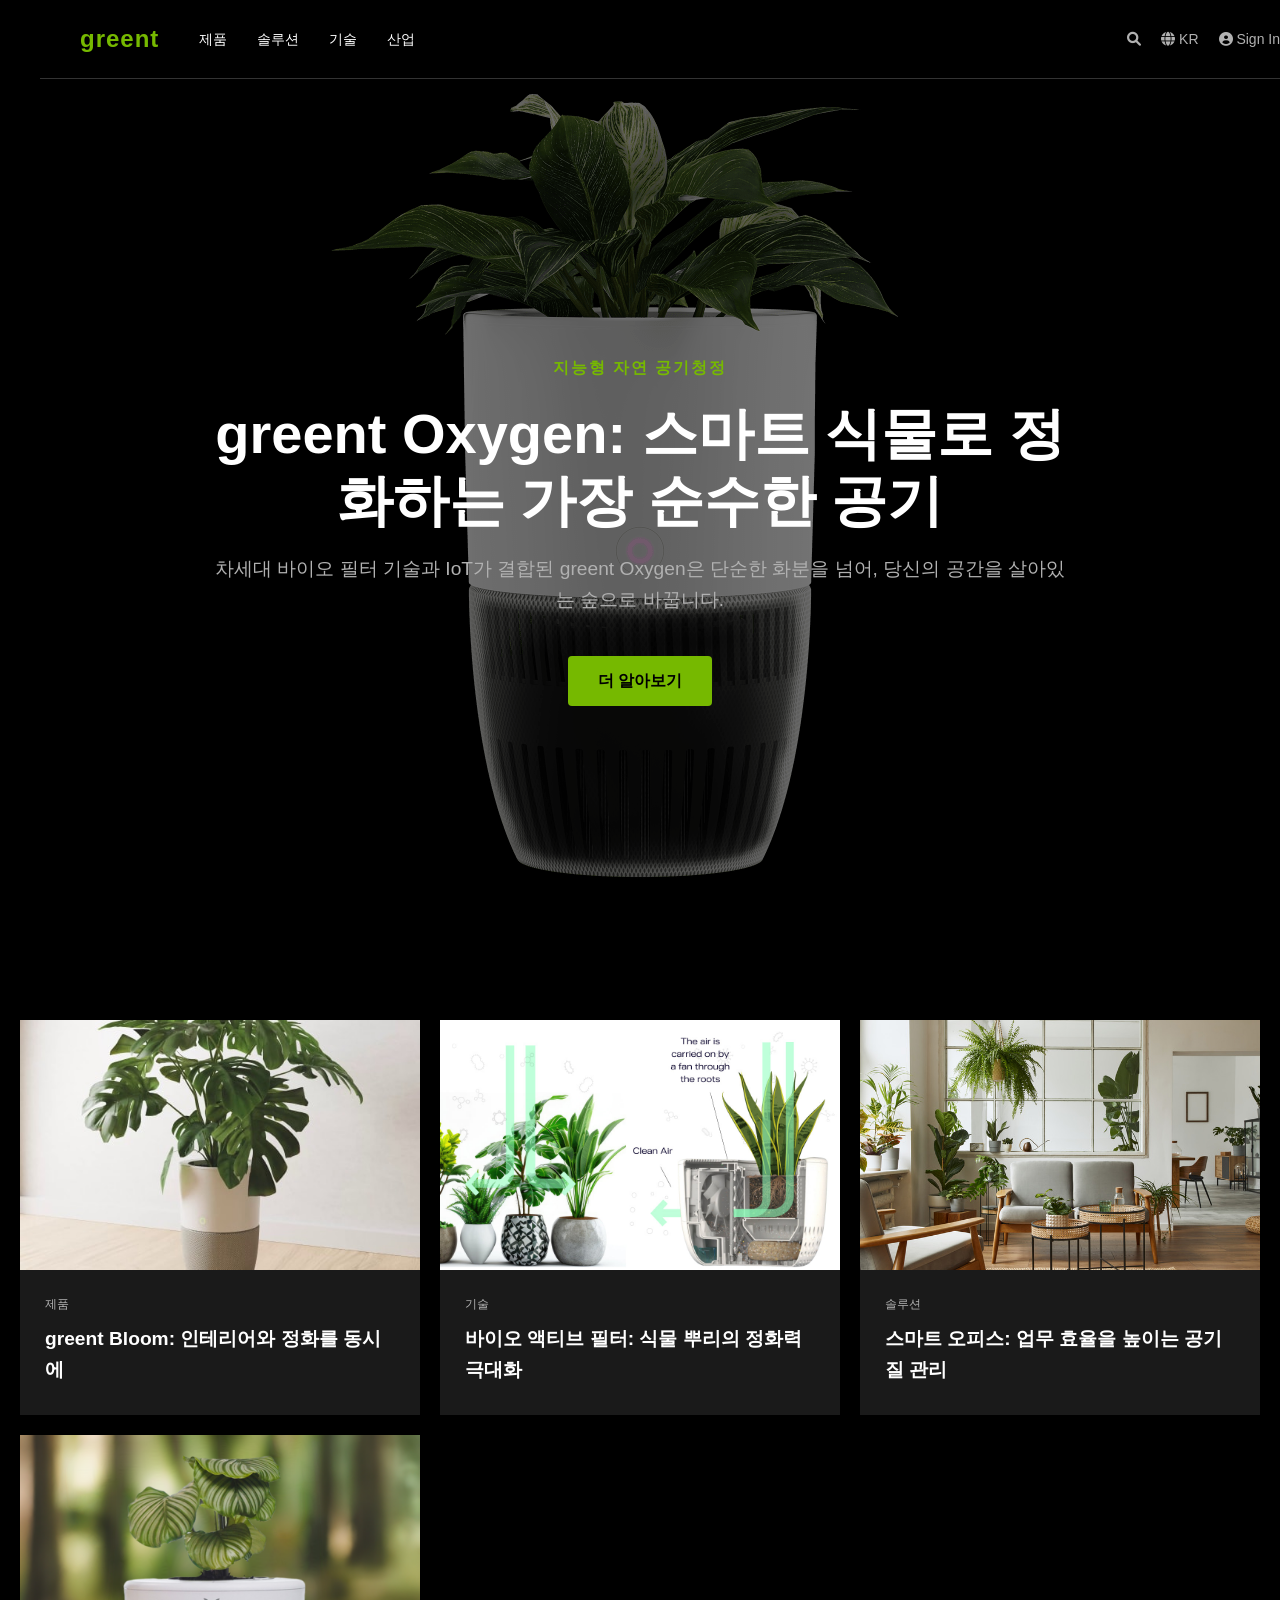
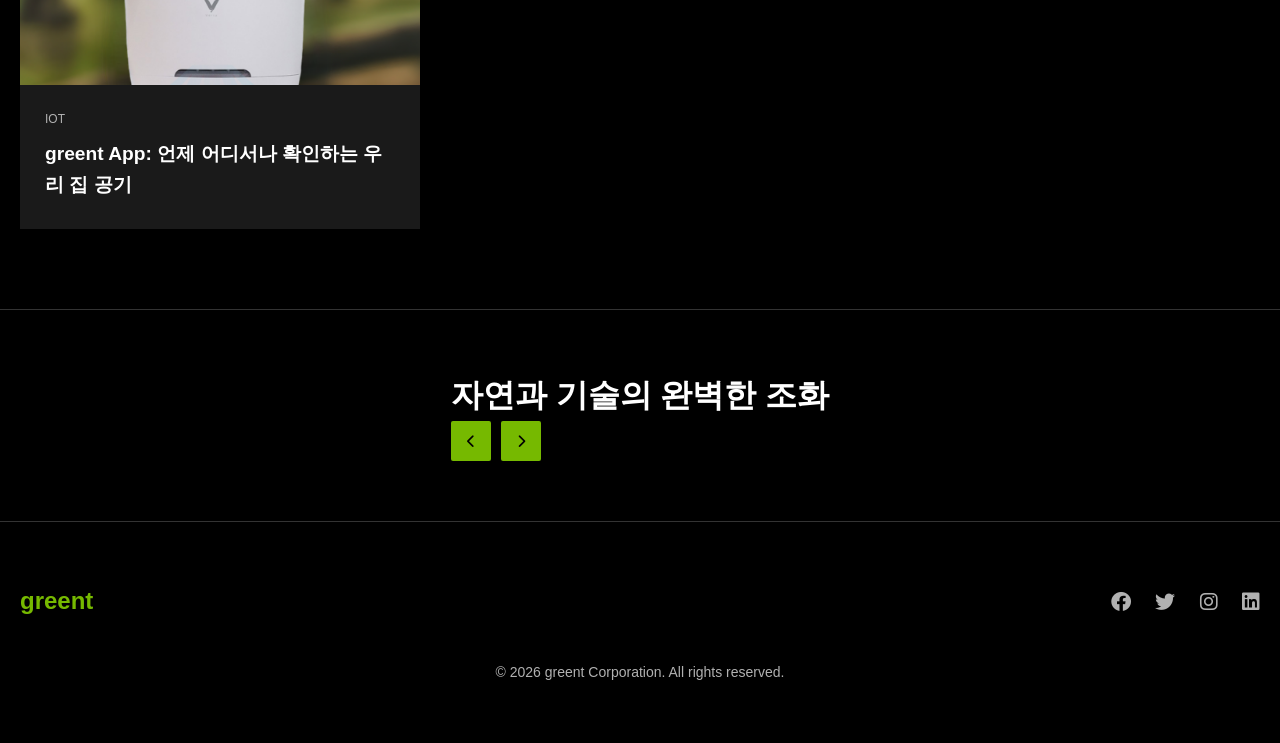
==== index.html @ 2233a72b "Initial commit" ====
<!DOCTYPE html>
<html lang="ko">
<head>
    <meta charset="UTF-8">
    <meta name="viewport" content="width=device-width, initial-scale=1.0">
    <title>greent | 자연의 숨결을 담은 스마트 식물 공기청정기</title>
    <link rel="stylesheet" href="style.css">
    <link rel="stylesheet" href="https://cdnjs.cloudflare.com/ajax/libs/font-awesome/6.0.0/css/all.min.css">
</head>
<body>
    <header id="main-header">
        <nav class="navbar">
            <div class="nav-left">
                <div class="logo">greent</div>
                <ul class="nav-links">
                    <li><a href="#">제품</a></li>
                    <li><a href="#">솔루션</a></li>
                    <li><a href="#">기술</a></li>
                    <li><a href="#">산업</a></li>
                </ul>
            </div>
            <div class="nav-right">
                <a href="#"><i class="fas fa-search"></i></a>
                <a href="#"><i class="fas fa-globe"></i> KR</a>
                <a href="#"><i class="fas fa-user-circle"></i> Sign In</a>
            </div>
            <div class="mobile-menu-btn">
                <i class="fas fa-bars"></i>
            </div>
        </nav>
    </header>

    <main>
        <section class="hero">
            <div class="hero-bg">
                <img src="images/hero.jpg" alt="Greent Hero Image">
            </div>
            <div class="hero-content">
                <h4 class="fade-in">지능형 자연 공기청정</h4>
                <h1 class="fade-in">greent Oxygen: 스마트 식물로 정화하는 가장 순수한 공기</h1>
                <p class="fade-in">차세대 바이오 필터 기술과 IoT가 결합된 greent Oxygen은 단순한 화분을 넘어, 당신의 공간을 살아있는 숲으로 바꿉니다.</p>
                <div class="hero-btns fade-in">
                    <a href="#" class="btn btn-primary">더 알아보기</a>
                </div>
            </div>
        </section>

        <section class="feature-grid">
            <div class="container">
                <div class="grid">
                    <div class="grid-item">
                        <div class="item-img">
                            <img src="images/product1.jpg" alt="Product 1">
                        </div>
                        <div class="item-info">
                            <span class="category">제품</span>
                            <h3>greent Bloom: 인테리어와 정화를 동시에</h3>
                        </div>
                    </div>
                    <div class="grid-item">
                        <div class="item-img">
                            <img src="images/tech.jpg" alt="Tech">
                        </div>
                        <div class="item-info">
                            <span class="category">기술</span>
                            <h3>바이오 액티브 필터: 식물 뿌리의 정화력 극대화</h3>
                        </div>
                    </div>
                    <div class="grid-item">
                        <div class="item-img">
                            <img src="images/lifestyle.jpg" alt="Lifestyle">
                        </div>
                        <div class="item-info">
                            <span class="category">솔루션</span>
                            <h3>스마트 오피스: 업무 효율을 높이는 공기질 관리</h3>
                        </div>
                    </div>
                    <div class="grid-item">
                        <div class="item-img">
                            <img src="images/product2.jpg" alt="Product 2">
                        </div>
                        <div class="item-info">
                            <span class="category">IoT</span>
                            <h3>greent App: 언제 어디서나 확인하는 우리 집 공기</h3>
                        </div>
                    </div>
                </div>
            </div>
        </section>

        <section class="bottom-banner">
            <div class="container">
                <h2>자연과 기술의 완벽한 조화</h2>
                <div class="banner-controls">
                    <button class="control-btn prev"><i class="fas fa-chevron-left"></i></button>
                    <button class="control-btn next"><i class="fas fa-chevron-right"></i></button>
                </div>
            </div>
        </section>
    </main>

    <footer>
        <div class="container">
            <div class="footer-top">
                <div class="footer-logo">greent</div>
                <div class="social-links">
                    <a href="#"><i class="fab fa-facebook"></i></a>
                    <a href="#"><i class="fab fa-twitter"></i></a>
                    <a href="#"><i class="fab fa-instagram"></i></a>
                    <a href="#"><i class="fab fa-linkedin"></i></a>
                </div>
            </div>
            <div class="footer-bottom">
                <p>&copy; 2026 greent Corporation. All rights reserved.</p>
            </div>
        </div>
    </footer>

    <script src="script.js"></script>
</body>
</html>
---- style.css ----
:root {
    --primary-color: #76b900;
    --bg-dark: #000000;
    --bg-light: #1a1a1a;
    --text-white: #ffffff;
    --text-gray: #b1b1b1;
    --transition: all 0.3s ease;
}

* {
    margin: 0;
    padding: 0;
    box-sizing: border-box;
}

body {
    font-family: 'Segoe UI', Tahoma, Geneva, Verdana, sans-serif;
    background-color: var(--bg-dark);
    color: var(--text-white);
    line-height: 1.6;
    overflow-x: hidden;
}

a {
    text-decoration: none;
    color: inherit;
}

ul {
    list-style: none;
}

.container {
    max-width: 1400px;
    margin: 0 auto;
    padding: 0 20px;
}

/* Navbar */
.navbar {
    display: flex;
    justify-content: space-between;
    align-items: center;
    padding: 20px 40px;
    background-color: rgba(0, 0, 0, 0.9);
    position: fixed;
    top: 0;
    width: 100%;
    z-index: 1000;
    border-bottom: 1px solid #333;
}

.nav-left {
    display: flex;
    align-items: center;
}

.logo {
    font-size: 24px;
    font-weight: bold;
    color: var(--primary-color);
    margin-right: 40px;
    letter-spacing: 1px;
    text-transform: lowercase;
}

.nav-links {
    display: flex;
}

.nav-links li {
    margin-right: 30px;
}

.nav-links a {
    font-size: 14px;
    font-weight: 500;
    color: var(--text-white);
    transition: var(--transition);
}

.nav-links a:hover {
    color: var(--primary-color);
}

.nav-right {
    display: flex;
    align-items: center;
}

.nav-right a {
    margin-left: 20px;
    font-size: 14px;
    color: var(--text-gray);
}

.nav-right a:hover {
    color: var(--text-white);
}

.mobile-menu-btn {
    display: none;
    font-size: 24px;
    cursor: pointer;
}

/* Hero Section */
.hero {
    position: relative;
    height: 100vh;
    display: flex;
    align-items: center;
    justify-content: center;
    text-align: center;
    padding-top: 80px;
}

.hero-bg {
    position: absolute;
    top: 0;
    left: 0;
    width: 100%;
    height: 100%;
    z-index: -1;
}

.hero-bg img {
    width: 100%;
    height: 100%;
    object-fit: cover;
    filter: brightness(0.5);
}

.hero-content {
    max-width: 900px;
    padding: 0 20px;
}

.hero-content h4 {
    color: var(--primary-color);
    text-transform: uppercase;
    margin-bottom: 20px;
    letter-spacing: 2px;
}

.hero-content h1 {
    font-size: 3.5rem;
    font-weight: 700;
    margin-bottom: 20px;
    line-height: 1.2;
}

.hero-content p {
    font-size: 1.2rem;
    color: var(--text-gray);
    margin-bottom: 40px;
}

.btn {
    display: inline-block;
    padding: 12px 30px;
    font-weight: 600;
    border-radius: 4px;
    transition: var(--transition);
    cursor: pointer;
}

.btn-primary {
    background-color: var(--primary-color);
    color: #000;
}

.btn-primary:hover {
    background-color: #8ce000;
    transform: translateY(-2px);
}

/* Feature Grid */
.feature-grid {
    padding: 80px 0;
    background-color: var(--bg-dark);
}

.grid {
    display: grid;
    grid-template-columns: repeat(auto-fit, minmax(300px, 1fr));
    gap: 20px;
}

.grid-item {
    background-color: var(--bg-light);
    border-bottom: 4px solid transparent;
    transition: var(--transition);
    cursor: pointer;
    overflow: hidden;
}

.grid-item:hover {
    border-bottom: 4px solid var(--primary-color);
    transform: translateY(-5px);
}

.item-img {
    height: 250px;
    overflow: hidden;
}

.item-img img {
    width: 100%;
    height: 100%;
    object-fit: cover;
    transition: var(--transition);
}

.grid-item:hover .item-img img {
    transform: scale(1.05);
}

.item-info {
    padding: 25px;
}

.category {
    font-size: 12px;
    color: var(--text-gray);
    text-transform: uppercase;
    display: block;
    margin-bottom: 10px;
}

.item-info h3 {
    font-size: 1.2rem;
    font-weight: 600;
}

/* Bottom Banner */
.bottom-banner {
    padding: 60px 0;
    border-top: 1px solid #333;
    display: flex;
    align-items: center;
}

.bottom-banner h2 {
    font-size: 2rem;
}

.banner-controls {
    display: flex;
    gap: 10px;
}

.control-btn {
    background-color: var(--primary-color);
    border: none;
    color: #000;
    width: 40px;
    height: 40px;
    border-radius: 2px;
    cursor: pointer;
    transition: var(--transition);
}

.control-btn:hover {
    background-color: #8ce000;
}

/* Footer */
footer {
    padding: 60px 0;
    background-color: #000;
    border-top: 1px solid #333;
}

.footer-top {
    display: flex;
    justify-content: space-between;
    align-items: center;
    margin-bottom: 40px;
}

.footer-logo {
    font-size: 24px;
    font-weight: bold;
    color: var(--primary-color);
}

.social-links a {
    font-size: 20px;
    margin-left: 20px;
    color: var(--text-gray);
    transition: var(--transition);
}

.social-links a:hover {
    color: var(--primary-color);
}

.footer-bottom {
    text-align: center;
    color: var(--text-gray);
    font-size: 14px;
}

/* Animations */
.fade-in {
    opacity: 0;
    transform: translateY(20px);
    animation: fadeInUp 0.8s forwards;
}

.hero-content h4 { animation-delay: 0.2s; }
.hero-content h1 { animation-delay: 0.4s; }
.hero-content p { animation-delay: 0.6s; }
.hero-btns { animation-delay: 0.8s; }

@keyframes fadeInUp {
    to {
        opacity: 1;
        transform: translateY(0);
    }
}

/* Mobile Responsive */
@media (max-width: 768px) {
    .nav-links, .nav-right {
        display: none;
    }
    
    .mobile-menu-btn {
        display: block;
    }
    
    .hero-content h1 {
        font-size: 2.5rem;
    }
    
    .navbar {
        padding: 15px 20px;
    }
}

/* Touch Functionality Support */
.grid-item {
    touch-action: manipulation;
}
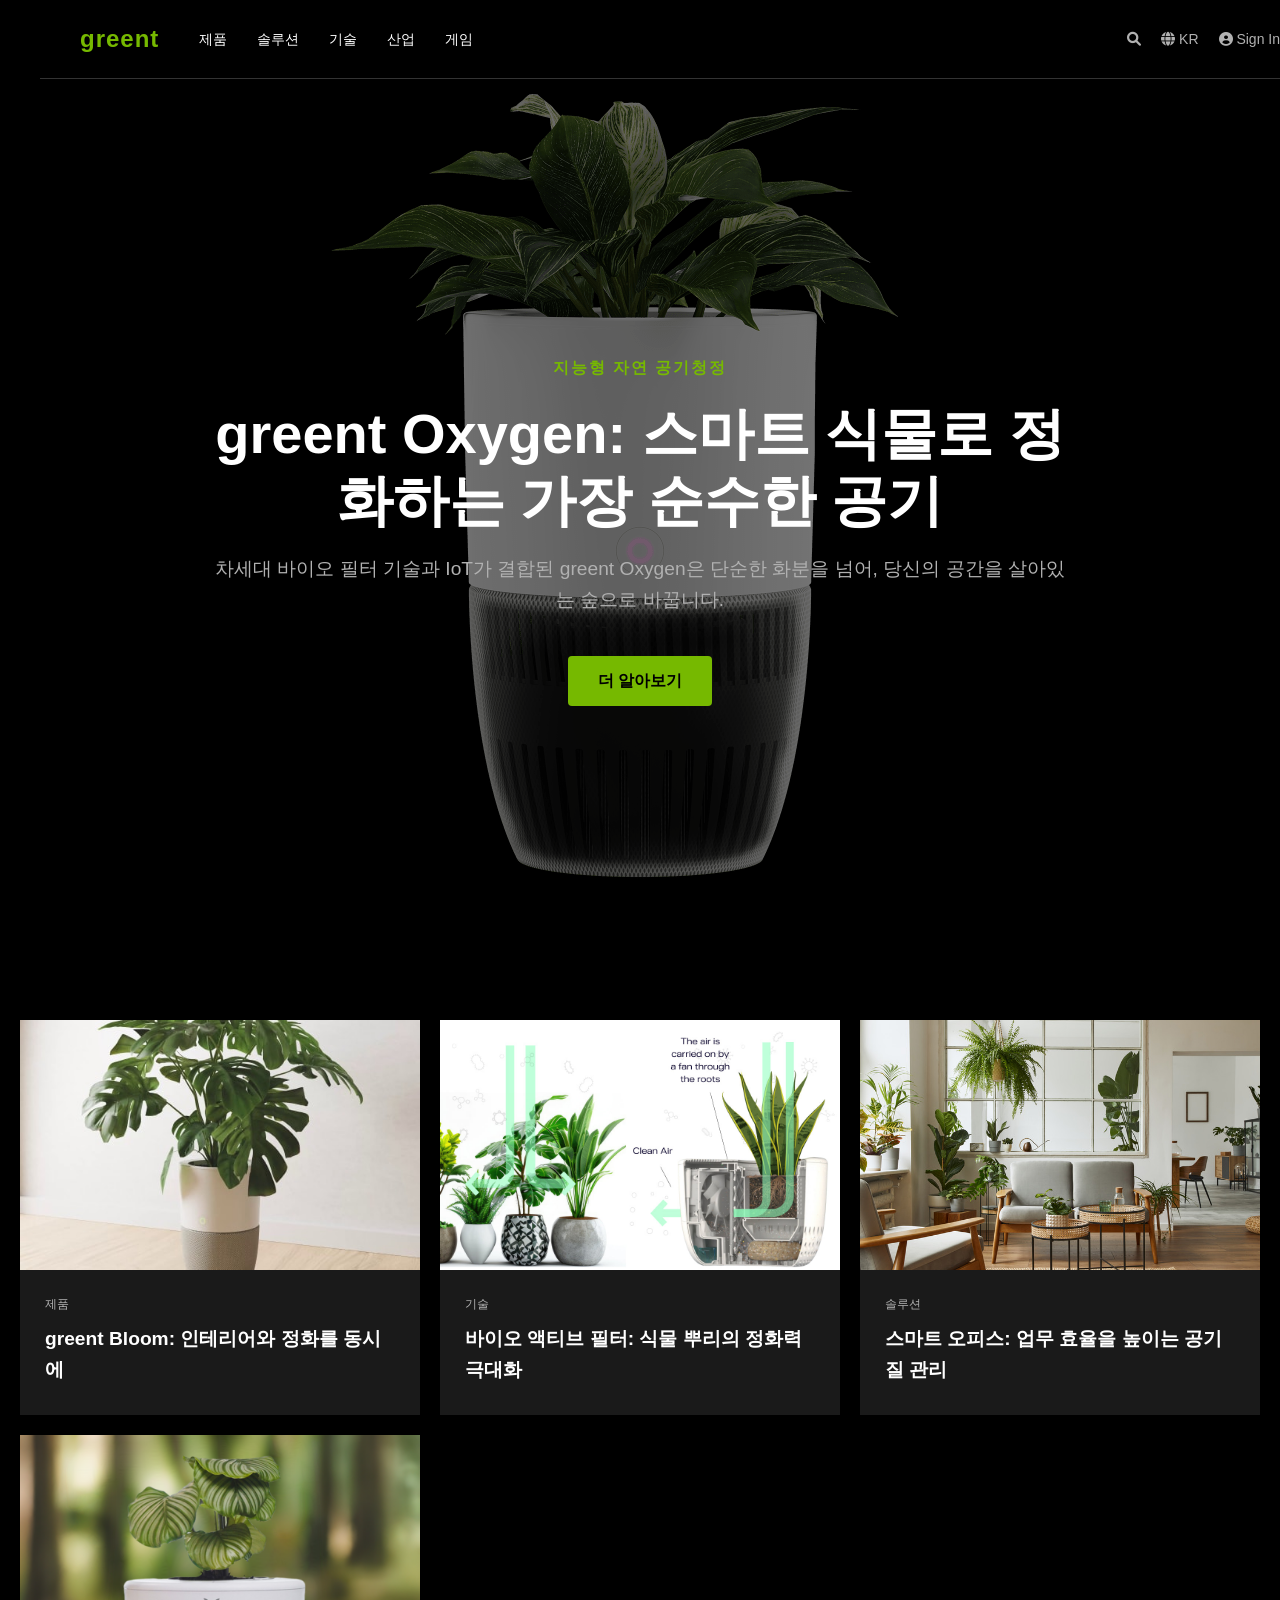
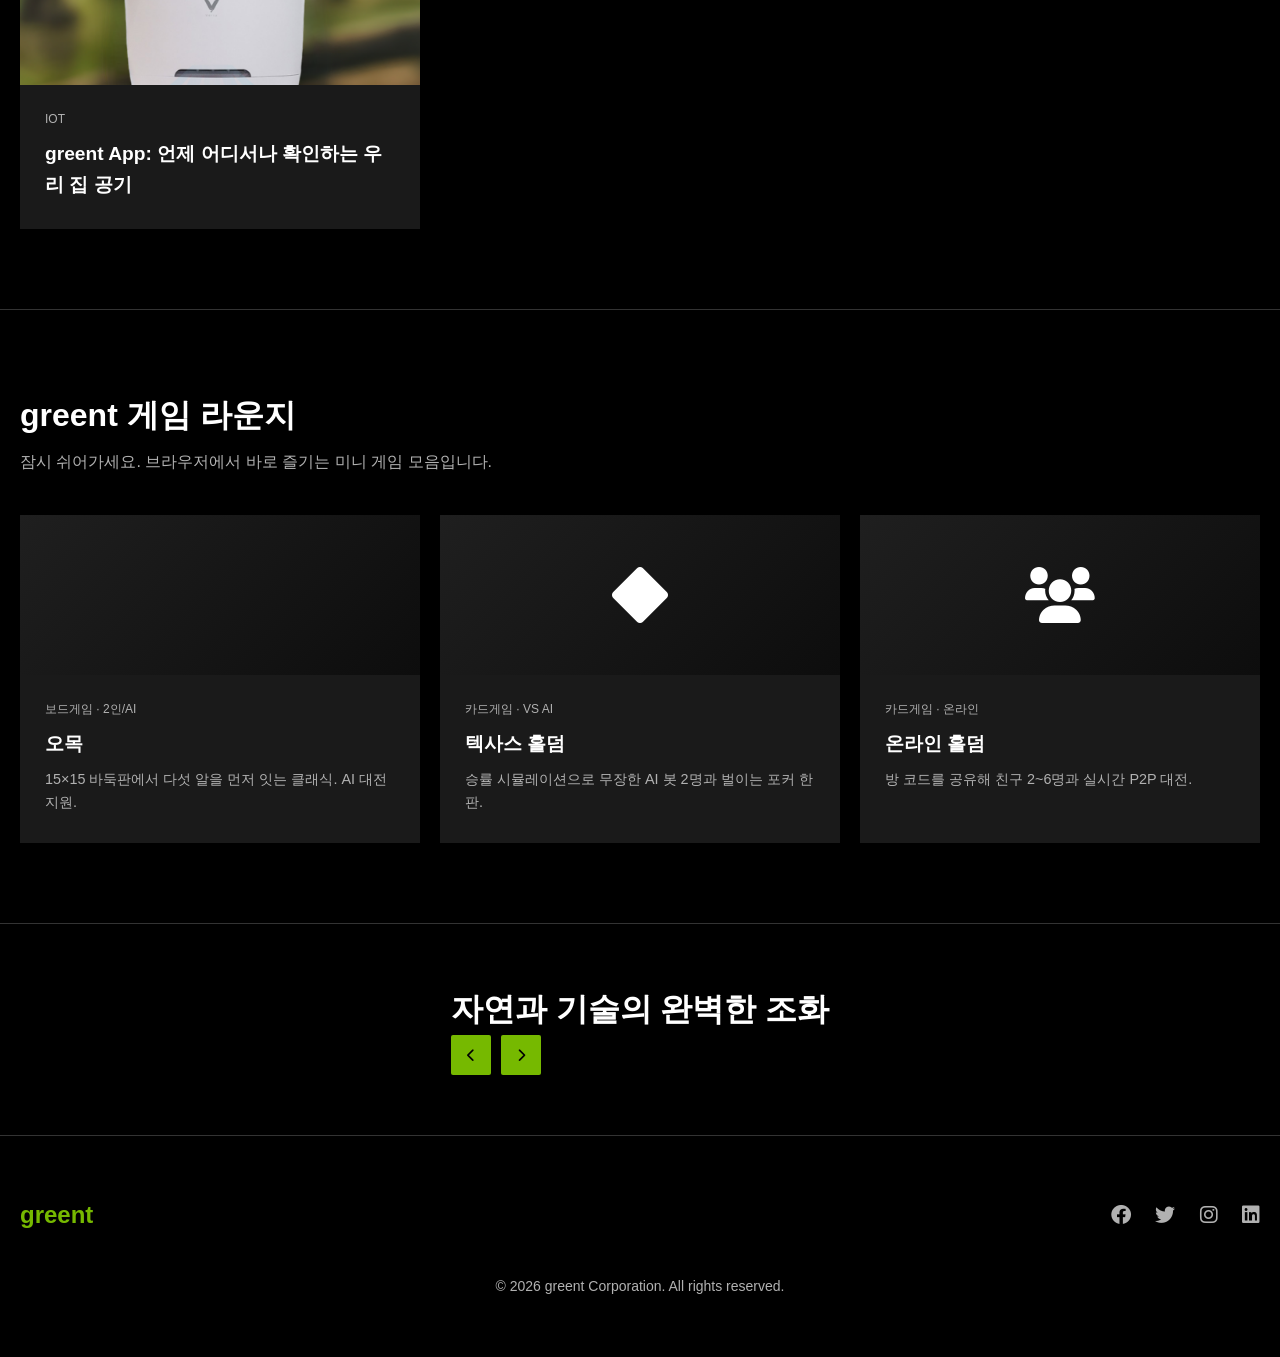
==== commit 00dbab67: "Add browser games and Vercel deploy config - omok.html: Gomoku (2P + heuristic AI) - holdem.html: Te" ====
--- a/index.html
+++ b/index.html
@@ -17,6 +17,7 @@
                     <li><a href="#">솔루션</a></li>
                     <li><a href="#">기술</a></li>
                     <li><a href="#">산업</a></li>
+                    <li><a href="#games">게임</a></li>
                 </ul>
             </div>
             <div class="nav-right">
@@ -88,6 +89,39 @@
             </div>
         </section>
 
+        <section class="feature-grid games-section" id="games">
+            <div class="container">
+                <h2 class="games-title">greent 게임 라운지</h2>
+                <p class="games-sub">잠시 쉬어가세요. 브라우저에서 바로 즐기는 미니 게임 모음입니다.</p>
+                <div class="grid">
+                    <a class="grid-item game-card" href="omok.html">
+                        <div class="game-icon"><i class="fas fa-circle-nodes"></i></div>
+                        <div class="item-info">
+                            <span class="category">보드게임 · 2인/AI</span>
+                            <h3>오목</h3>
+                            <p>15×15 바둑판에서 다섯 알을 먼저 잇는 클래식. AI 대전 지원.</p>
+                        </div>
+                    </a>
+                    <a class="grid-item game-card" href="holdem.html">
+                        <div class="game-icon"><i class="fas fa-diamond"></i></div>
+                        <div class="item-info">
+                            <span class="category">카드게임 · vs AI</span>
+                            <h3>텍사스 홀덤</h3>
+                            <p>승률 시뮬레이션으로 무장한 AI 봇 2명과 벌이는 포커 한 판.</p>
+                        </div>
+                    </a>
+                    <a class="grid-item game-card" href="holdem-online.html">
+                        <div class="game-icon"><i class="fas fa-users"></i></div>
+                        <div class="item-info">
+                            <span class="category">카드게임 · 온라인</span>
+                            <h3>온라인 홀덤</h3>
+                            <p>방 코드를 공유해 친구 2~6명과 실시간 P2P 대전.</p>
+                        </div>
+                    </a>
+                </div>
+            </div>
+        </section>
+
         <section class="bottom-banner">
             <div class="container">
                 <h2>자연과 기술의 완벽한 조화</h2>
--- a/style.css
+++ b/style.css
@@ -231,6 +231,47 @@
 .item-info h3 {
     font-size: 1.2rem;
     font-weight: 600;
+}
+
+/* Games Section */
+.games-section {
+    border-top: 1px solid #333;
+}
+
+.games-title {
+    font-size: 2rem;
+    margin-bottom: 8px;
+}
+
+.games-sub {
+    color: var(--text-gray);
+    margin-bottom: 40px;
+}
+
+.game-card {
+    display: block;
+}
+
+.game-icon {
+    height: 160px;
+    display: flex;
+    align-items: center;
+    justify-content: center;
+    font-size: 3.5rem;
+    color: var(--primary);
+    background: linear-gradient(135deg, #1f1f1f, #0d0d0d);
+    transition: var(--transition);
+}
+
+.game-card:hover .game-icon {
+    color: var(--primary-hover, #8ce000);
+    transform: scale(1.05);
+}
+
+.game-card .item-info p {
+    color: var(--text-gray);
+    font-size: 0.9rem;
+    margin-top: 8px;
 }
 
 /* Bottom Banner */
